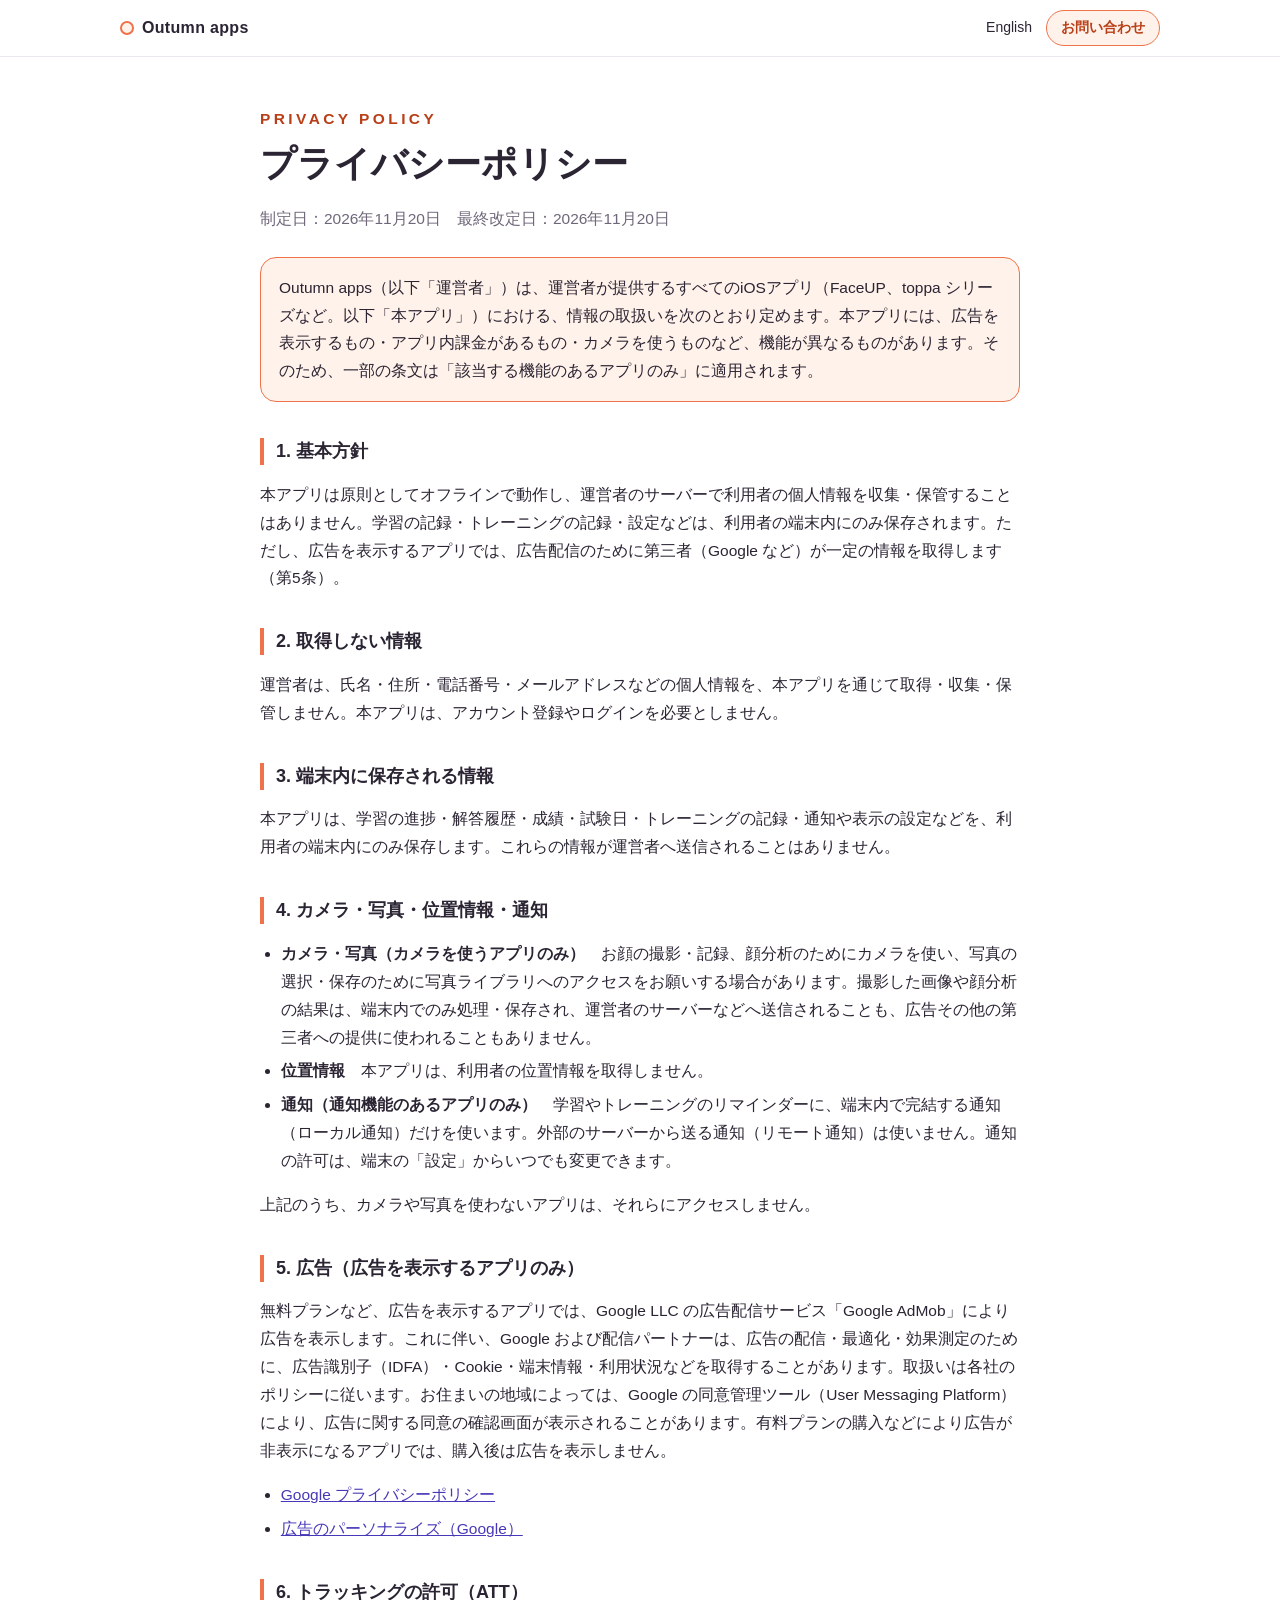
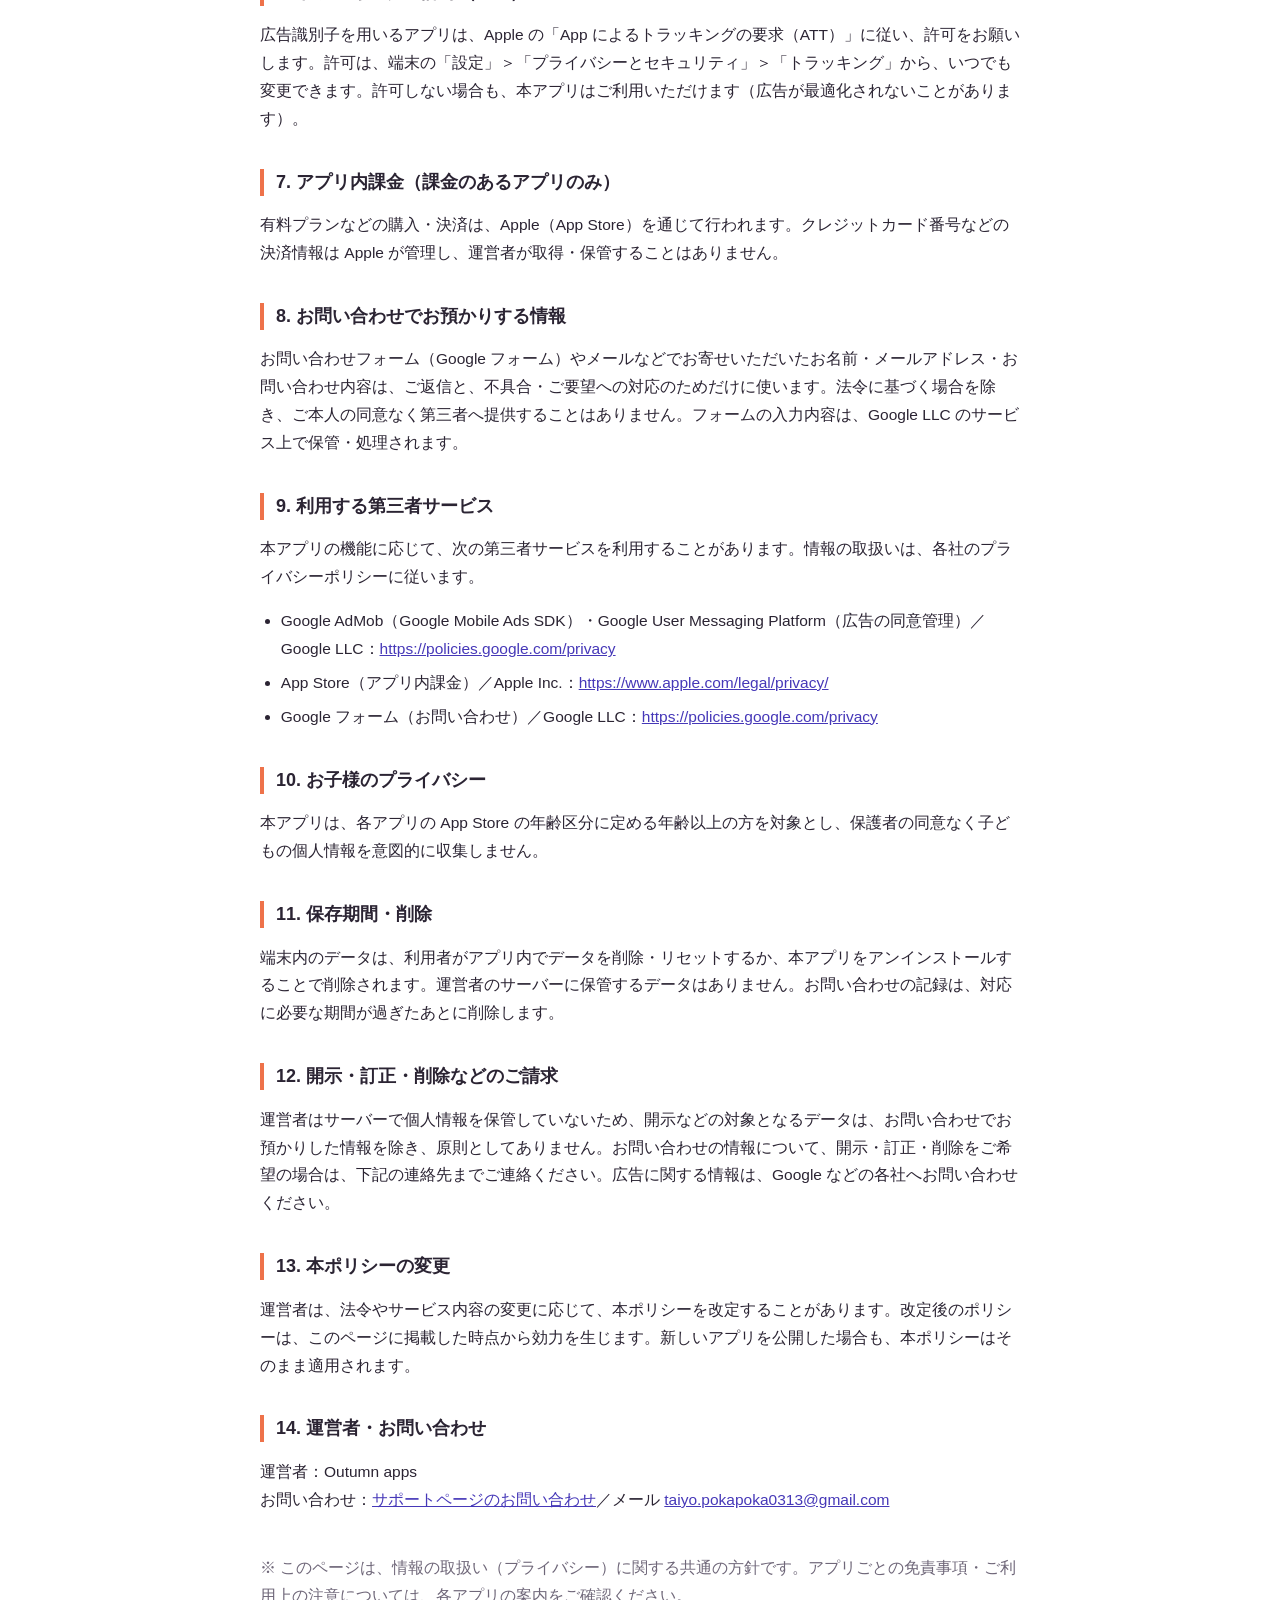
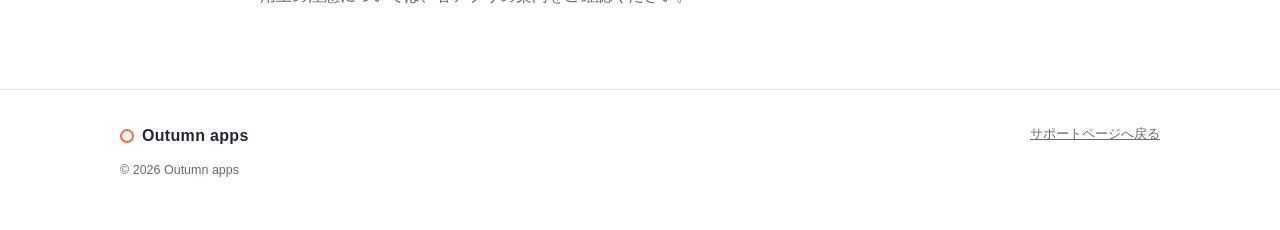
==== privacy/index.html @ f2e568ec "FAQ欄を廃止し、共通プライバシーポリシーページ（日本語・英語）を追加 Co-Authored-By: Claude Sonnet 5.5 <noreply@anthropic.com>" ====
<!doctype html>
<html lang="ja">
<head>
<meta charset="utf-8">
<meta name="viewport" content="width=device-width, initial-scale=1">
<title>プライバシーポリシー｜Outumn apps</title>
<meta name="description" content="Outumn apps が提供するすべてのiOSアプリ（FaceUP、toppa シリーズなど）共通のプライバシーポリシー。">
<link rel="icon" href="../assets/faceup.png">
<link rel="stylesheet" href="../style.css?v=20261120a">
</head>
<body>

<header class="nav">
  <div class="wrap nav-in">
    <a class="brand" href="../"><span class="dot"></span>Outumn apps</a>
    <nav>
      <a href="en/" lang="en">English</a>
      <a href="../#contact" class="btn-sm">お問い合わせ</a>
    </nav>
  </div>
</header>

<main class="wrap doc">

<p class="kicker">PRIVACY POLICY</p>
<h1>プライバシーポリシー</h1>
<p class="small">制定日：2026年11月20日　最終改定日：2026年11月20日</p>

<p class="lead">Outumn apps（以下「運営者」）は、運営者が提供するすべてのiOSアプリ（FaceUP、toppa シリーズなど。以下「本アプリ」）における、情報の取扱いを次のとおり定めます。本アプリには、広告を表示するもの・アプリ内課金があるもの・カメラを使うものなど、機能が異なるものがあります。そのため、一部の条文は「該当する機能のあるアプリのみ」に適用されます。</p>

<h2>1. 基本方針</h2>
<p>本アプリは原則としてオフラインで動作し、運営者のサーバーで利用者の個人情報を収集・保管することはありません。学習の記録・トレーニングの記録・設定などは、利用者の端末内にのみ保存されます。ただし、広告を表示するアプリでは、広告配信のために第三者（Google など）が一定の情報を取得します（第5条）。</p>

<h2>2. 取得しない情報</h2>
<p>運営者は、氏名・住所・電話番号・メールアドレスなどの個人情報を、本アプリを通じて取得・収集・保管しません。本アプリは、アカウント登録やログインを必要としません。</p>

<h2>3. 端末内に保存される情報</h2>
<p>本アプリは、学習の進捗・解答履歴・成績・試験日・トレーニングの記録・通知や表示の設定などを、利用者の端末内にのみ保存します。これらの情報が運営者へ送信されることはありません。</p>

<h2>4. カメラ・写真・位置情報・通知</h2>
<ul>
  <li><b>カメラ・写真（カメラを使うアプリのみ）</b>　お顔の撮影・記録、顔分析のためにカメラを使い、写真の選択・保存のために写真ライブラリへのアクセスをお願いする場合があります。撮影した画像や顔分析の結果は、端末内でのみ処理・保存され、運営者のサーバーなどへ送信されることも、広告その他の第三者への提供に使われることもありません。</li>
  <li><b>位置情報</b>　本アプリは、利用者の位置情報を取得しません。</li>
  <li><b>通知（通知機能のあるアプリのみ）</b>　学習やトレーニングのリマインダーに、端末内で完結する通知（ローカル通知）だけを使います。外部のサーバーから送る通知（リモート通知）は使いません。通知の許可は、端末の「設定」からいつでも変更できます。</li>
</ul>
<p>上記のうち、カメラや写真を使わないアプリは、それらにアクセスしません。</p>

<h2>5. 広告（広告を表示するアプリのみ）</h2>
<p>無料プランなど、広告を表示するアプリでは、Google LLC の広告配信サービス「Google AdMob」により広告を表示します。これに伴い、Google および配信パートナーは、広告の配信・最適化・効果測定のために、広告識別子（IDFA）・Cookie・端末情報・利用状況などを取得することがあります。取扱いは各社のポリシーに従います。お住まいの地域によっては、Google の同意管理ツール（User Messaging Platform）により、広告に関する同意の確認画面が表示されることがあります。有料プランの購入などにより広告が非表示になるアプリでは、購入後は広告を表示しません。</p>
<ul>
  <li><a href="https://policies.google.com/privacy" target="_blank" rel="noopener">Google プライバシーポリシー</a></li>
  <li><a href="https://policies.google.com/technologies/ads" target="_blank" rel="noopener">広告のパーソナライズ（Google）</a></li>
</ul>

<h2>6. トラッキングの許可（ATT）</h2>
<p>広告識別子を用いるアプリは、Apple の「App によるトラッキングの要求（ATT）」に従い、許可をお願いします。許可は、端末の「設定」＞「プライバシーとセキュリティ」＞「トラッキング」から、いつでも変更できます。許可しない場合も、本アプリはご利用いただけます（広告が最適化されないことがあります）。</p>

<h2>7. アプリ内課金（課金のあるアプリのみ）</h2>
<p>有料プランなどの購入・決済は、Apple（App Store）を通じて行われます。クレジットカード番号などの決済情報は Apple が管理し、運営者が取得・保管することはありません。</p>

<h2>8. お問い合わせでお預かりする情報</h2>
<p>お問い合わせフォーム（Google フォーム）やメールなどでお寄せいただいたお名前・メールアドレス・お問い合わせ内容は、ご返信と、不具合・ご要望への対応のためだけに使います。法令に基づく場合を除き、ご本人の同意なく第三者へ提供することはありません。フォームの入力内容は、Google LLC のサービス上で保管・処理されます。</p>

<h2>9. 利用する第三者サービス</h2>
<p>本アプリの機能に応じて、次の第三者サービスを利用することがあります。情報の取扱いは、各社のプライバシーポリシーに従います。</p>
<ul>
  <li>Google AdMob（Google Mobile Ads SDK）・Google User Messaging Platform（広告の同意管理）／Google LLC：<a href="https://policies.google.com/privacy" target="_blank" rel="noopener">https://policies.google.com/privacy</a></li>
  <li>App Store（アプリ内課金）／Apple Inc.：<a href="https://www.apple.com/legal/privacy/" target="_blank" rel="noopener">https://www.apple.com/legal/privacy/</a></li>
  <li>Google フォーム（お問い合わせ）／Google LLC：<a href="https://policies.google.com/privacy" target="_blank" rel="noopener">https://policies.google.com/privacy</a></li>
</ul>

<h2>10. お子様のプライバシー</h2>
<p>本アプリは、各アプリの App Store の年齢区分に定める年齢以上の方を対象とし、保護者の同意なく子どもの個人情報を意図的に収集しません。</p>

<h2>11. 保存期間・削除</h2>
<p>端末内のデータは、利用者がアプリ内でデータを削除・リセットするか、本アプリをアンインストールすることで削除されます。運営者のサーバーに保管するデータはありません。お問い合わせの記録は、対応に必要な期間が過ぎたあとに削除します。</p>

<h2>12. 開示・訂正・削除などのご請求</h2>
<p>運営者はサーバーで個人情報を保管していないため、開示などの対象となるデータは、お問い合わせでお預かりした情報を除き、原則としてありません。お問い合わせの情報について、開示・訂正・削除をご希望の場合は、下記の連絡先までご連絡ください。広告に関する情報は、Google などの各社へお問い合わせください。</p>

<h2>13. 本ポリシーの変更</h2>
<p>運営者は、法令やサービス内容の変更に応じて、本ポリシーを改定することがあります。改定後のポリシーは、このページに掲載した時点から効力を生じます。新しいアプリを公開した場合も、本ポリシーはそのまま適用されます。</p>

<h2>14. 運営者・お問い合わせ</h2>
<p>運営者：Outumn apps<br>
お問い合わせ：<a href="../#contact">サポートページのお問い合わせ</a>／メール <a href="mailto:taiyo.pokapoka0313@gmail.com">taiyo.pokapoka0313@gmail.com</a></p>

<p class="small note">※ このページは、情報の取扱い（プライバシー）に関する共通の方針です。アプリごとの免責事項・ご利用上の注意については、各アプリの案内をご確認ください。</p>

</main>

<footer class="footer">
  <div class="wrap foot-in">
    <div>
      <div class="brand"><span class="dot"></span>Outumn apps</div>
      <p class="small">© 2026 Outumn apps</p>
    </div>
    <div class="foot-links"><a href="../">サポートページへ戻る</a></div>
  </div>
</footer>

</body>
</html>
---- style.css ----
/* 色づかいのルール：ページの背景は白。部品（ボタン・カード・ラベル・質問）は「淡い色の背景＋濃い色のふち＋濃い色の文字」で統一する */
:root {
  --bg: #ffffff;
  --text: #2b2433;
  --muted: #6f6779;
  --line: #ece6ef;
  /* オレンジ系 */
  --o-bg: #fff2ea; --o-bd: #ee724a; --o-tx: #b83f17;
  /* むらさき系 */
  --v-bg: #f0eeff; --v-bd: #7c6cf0; --v-tx: #4638b8;
  /* グレー系 */
  --g-bg: #f3f2f5; --g-bd: #8a8494; --g-tx: #575161;
  --radius: 20px;
  color-scheme: light;
}

* { box-sizing: border-box; }
html { scroll-behavior: smooth; scroll-padding-top: 72px; }
body {
  margin: 0;
  background: var(--bg);
  color: var(--text);
  font-family: -apple-system, BlinkMacSystemFont, "Hiragino Sans", "Hiragino Kaku Gothic ProN", "Apple SD Gothic Neo", "Noto Sans JP", "Noto Sans KR", "Malgun Gothic", Meiryo, sans-serif;
  line-height: 1.8;
  -webkit-text-size-adjust: 100%;
}
a { color: var(--v-tx); }
img { max-width: 100%; display: block; }
.wrap { width: min(1040px, 100% - 32px); margin-inline: auto; }

/* ---------- nav ---------- */
.nav {
  position: sticky; top: 0; z-index: 20;
  background: rgba(255, 255, 255, .92);
  backdrop-filter: blur(12px); -webkit-backdrop-filter: blur(12px);
  border-bottom: 1px solid var(--line);
}
.nav-in { display: flex; align-items: center; justify-content: space-between; height: 56px; }
.nav nav { display: flex; align-items: center; gap: 4px; }
.nav nav a { white-space: nowrap; color: var(--text); text-decoration: none; font-size: 14px; padding: 6px 10px; border-radius: 999px; }
.nav nav a:hover { background: var(--o-bg); }
.nav nav a.btn-sm { background: var(--o-bg); color: var(--o-tx); font-weight: 700; border: 1.5px solid var(--o-bd); padding: 4px 14px; }
@media (max-width: 520px) { .nav nav a:not(.btn-sm) { display: none; } }
/* 言語メニュー（ヘッダー右端）。部品のルール：淡い背景＋濃いふち＋濃い文字 */
.lang { position: relative; margin-left: 6px; }
.lang summary {
  list-style: none; cursor: pointer; user-select: none; white-space: nowrap;
  display: inline-flex; align-items: center; gap: 5px;
  font-size: 13px; font-weight: 700; color: var(--v-tx);
  background: var(--v-bg); border: 1.5px solid var(--v-bd); border-radius: 999px; padding: 4px 10px;
}
.lang summary::-webkit-details-marker { display: none; }
.lang summary:hover { background: #e4e0ff; }
.lang summary:focus-visible, .lang button:focus-visible { outline: 2px solid var(--v-bd); outline-offset: 2px; }
.lang svg { width: 16px; height: 16px; fill: none; stroke: currentColor; stroke-width: 2; stroke-linecap: round; stroke-linejoin: round; flex: none; }
.lang .chev { width: 13px; height: 13px; transition: transform .15s; }
.lang[open] .chev { transform: rotate(180deg); }
.lang ul {
  position: absolute; right: 0; top: calc(100% + 8px); margin: 0; padding: 6px; list-style: none; min-width: 148px;
  background: #fff; border: 1.5px solid var(--v-bd); border-radius: 16px; box-shadow: 0 10px 28px rgba(70, 56, 184, .16);
}
.lang li { margin: 0; }
.lang button {
  width: 100%; text-align: left; font: inherit; font-size: 14px; color: var(--text); background: none; border: 0;
  padding: 8px 12px; border-radius: 10px; cursor: pointer;
}
.lang button:hover { background: var(--v-bg); }
.lang button[aria-current="true"] { background: var(--v-bg); color: var(--v-tx); font-weight: 800; }
@media (max-width: 520px) {
  .nav nav a.btn-sm { padding: 4px 10px; font-size: 13px; }
  .lang { margin-left: 2px; }
  .lang summary { padding: 4px 8px; }
  .lang #lang-current { display: none; }
  .lang .chev { display: none; }
}
.brand { white-space: nowrap; font-weight: 800; letter-spacing: .02em; display: inline-flex; align-items: center; gap: 8px; color: var(--text); text-decoration: none; }
.dot { width: 14px; height: 14px; border-radius: 50%; background: var(--o-bg); border: 2px solid var(--o-bd); display: inline-block; }

/* ---------- hero ---------- */
.hero { position: relative; overflow: hidden; padding: 72px 0 56px; text-align: center; }
.blob { position: absolute; border-radius: 50%; filter: blur(60px); opacity: .55; z-index: 0; }
.b1 { width: 340px; height: 340px; background: #ffc9b3; top: -90px; left: -80px; }
.b2 { width: 300px; height: 300px; background: #cfc8ff; top: 40px; right: -90px; }
.b3 { width: 260px; height: 260px; background: #ffe2a8; bottom: -100px; left: 35%; }
.hero-in { position: relative; z-index: 1; }
.kicker { margin: 0 0 6px; font-size: 12px; font-weight: 800; letter-spacing: .22em; color: var(--o-tx); }
.hero h1 { text-wrap: balance; word-break: keep-all; overflow-wrap: anywhere; font-size: clamp(26px, 6vw, 48px); line-height: 1.35; margin: 4px 0 16px; letter-spacing: .01em; }
.hero-icons { margin-top: 44px; display: flex; justify-content: center; gap: 12px; }
.hero-icons.loop {
  --s: 64px; --g: 16px;
  display: block; overflow: hidden; padding: 18px 14px; margin: 40px auto 0;
  width: calc(4 * var(--s) + 3 * var(--g) + 28px); max-width: 100%;
}
@media (min-width: 700px) { .hero-icons.loop { --s: 80px; --g: 24px; } }
@media (max-width: 380px) { .hero-icons.loop { --s: 54px; --g: 12px; } }
.hi-track { display: flex; width: max-content; animation: slide3 36s linear infinite; }
.hi-group { display: flex; }
.hero-icons.loop img:nth-child(n) { width: var(--s); height: var(--s); flex: none; margin-right: var(--g); transform: none; box-shadow: 0 4px 10px rgba(120, 70, 40, .16); }
@keyframes slide3 { to { transform: translateX(-33.3333%); } }
.hero-icons img { width: 64px; height: 64px; border-radius: 15px; box-shadow: 0 4px 10px rgba(120, 70, 40, .16); }
.hero-icons img:nth-child(odd) { transform: translateY(8px) rotate(-4deg); }
.hero-icons img:nth-child(even) { transform: translateY(-4px) rotate(4deg); }
@media (min-width: 700px) { .hero-icons img { width: 80px; height: 80px; border-radius: 18px; } }

/* ---------- buttons ---------- */
.btn {
  display: inline-flex; align-items: center; justify-content: center; padding: 12px 26px; border-radius: 999px; text-decoration: none; font-weight: 800; font-size: 15px;
  color: var(--o-tx); background: var(--o-bg); border: 1.5px solid var(--o-bd);
  transition: background .15s ease;
}
.btn:hover { background: #ffe4d4; }
.btn.ghost { color: var(--v-tx); background: var(--v-bg); border-color: var(--v-bd); }
.btn.ghost:hover { background: #e4e0ff; }
.btn.big { padding: 16px 36px; font-size: 17px; }
.btn .ico { width: 1.3em; height: 1.3em; margin-right: .55em; fill: none; stroke: currentColor; stroke-width: 2; stroke-linecap: round; stroke-linejoin: round; }

/* ---------- sections ---------- */
.sec { padding: 64px 0; }
.sec h2 { font-size: clamp(24px, 4vw, 32px); margin: 0 0 28px; }

/* ---------- apps（2列・1アプリ＝1枚） ---------- */
.cards { display: grid; grid-template-columns: repeat(2, minmax(0, 1fr)); gap: 16px; }
.card {
  --c-bg: var(--o-bg); --c-bd: var(--o-bd); --c-tx: var(--o-tx);
  position: relative; display: grid; grid-template-columns: 76px minmax(0, 1fr) minmax(112px, auto); align-items: center; column-gap: 20px;
  padding: 40px 22px 18px; background: var(--c-bg); border: 1.5px solid var(--c-bd); border-radius: var(--radius);
}
.card.g-study { --c-bg: var(--v-bg); --c-bd: var(--v-bd); --c-tx: var(--v-tx); }
.card.g-soon { --c-bg: var(--g-bg); --c-bd: var(--g-bd); --c-tx: var(--g-tx); }
.card .icon { width: 76px; height: 76px; border-radius: 18px; box-shadow: 0 3px 8px rgba(0, 0, 0, .15); }
.card h3 { margin: 0; font-size: 17px; line-height: 1.5; min-height: 3em; display: flex; align-items: center; }
.tag {
  position: absolute; top: -1.5px; left: -1.5px; border-radius: var(--radius) 0 14px 0; padding: 3px 16px 3px 18px;
  font-size: 11px; font-weight: 800; line-height: 1.7; color: var(--c-tx); background: var(--c-bg); border: 1.5px solid var(--c-bd);
}
.links { display: flex; flex-direction: column; gap: 8px; align-items: flex-start; }
.badge { display: inline-block; line-height: 0; }
.badge img { height: 40px; width: auto; max-width: none; }
.store.off {
  display: inline-flex; align-items: center; justify-content: center; min-height: 40px; width: 109px; padding: 0;
  font-size: 13px; font-weight: 700; border-radius: 999px; text-decoration: none;
  background: var(--g-bg); color: var(--g-tx); border: 1.5px solid var(--g-bd); cursor: not-allowed; pointer-events: none;
}
/* 画面がせまいとき：アイコン・タイトル・ダウンロードを、1行のまま小さめに並べる */
@media (max-width: 899px) {
  .card { grid-template-columns: 56px minmax(0, 1fr) minmax(109px, auto); column-gap: 12px; padding: 36px 16px 14px; }
  .card .icon { width: 56px; height: 56px; border-radius: 14px; }
  .card h3 { font-size: 15px; min-height: 0; }
}
@media (max-width: 759px) { .cards { grid-template-columns: 1fr; } }
@media (max-width: 480px) {
  .card { column-gap: 10px; padding: 36px 12px 14px; }
  .card .icon { width: 48px; height: 48px; border-radius: 12px; }
}

/* ---------- 文書ページ（プライバシーポリシーなど） ---------- */
.doc { max-width: 760px; padding: 48px 0 64px; }
.doc h1 { font-size: clamp(26px, 5vw, 36px); line-height: 1.4; margin: 4px 0 8px; }
.doc h2 { font-size: 18px; line-height: 1.5; margin: 36px 0 8px; padding-left: 12px; border-left: 4px solid var(--o-bd); }
.doc p, .doc li { font-size: 15.5px; }
.doc ul { padding-left: 1.3em; }
.doc li { margin: 6px 0; }
.doc .lead { margin-top: 24px; padding: 16px 18px; background: var(--o-bg); border: 1.5px solid var(--o-bd); border-radius: 16px; }
.doc .note { margin-top: 40px; }
.doc a { overflow-wrap: anywhere; }

/* ---------- contact ---------- */
.contact-btns { display: flex; gap: 12px; justify-content: flex-start; flex-wrap: wrap; }
.contact-btns [hidden] { display: none; }
.small { font-size: 12.5px; color: var(--muted); }

/* ---------- footer ---------- */
.footer { border-top: 1px solid var(--line); padding: 32px 0 48px; background: var(--bg); }
.foot-in { display: flex; justify-content: space-between; gap: 24px; flex-wrap: wrap; }
.foot-links { display: grid; gap: 4px; font-size: 13px; }
.foot-links a { color: var(--muted); }
.foot-links b { font-size: 12px; letter-spacing: .05em; }
.footer .small { margin: 6px 0 0; }

@media (prefers-reduced-motion: reduce) {
  .hi-track { animation: none; }
  html { scroll-behavior: auto; }
  .btn { transition: none; }
}


/* 言語ごとの調整 */
:lang(en) .hero h1, :lang(fr) .hero h1 { word-break: normal; }
:lang(en) .hero h1, :lang(fr) .hero h1, :lang(ko) .hero h1 { line-height: 1.3; }
:lang(en) body, :lang(fr) body { line-height: 1.7; }
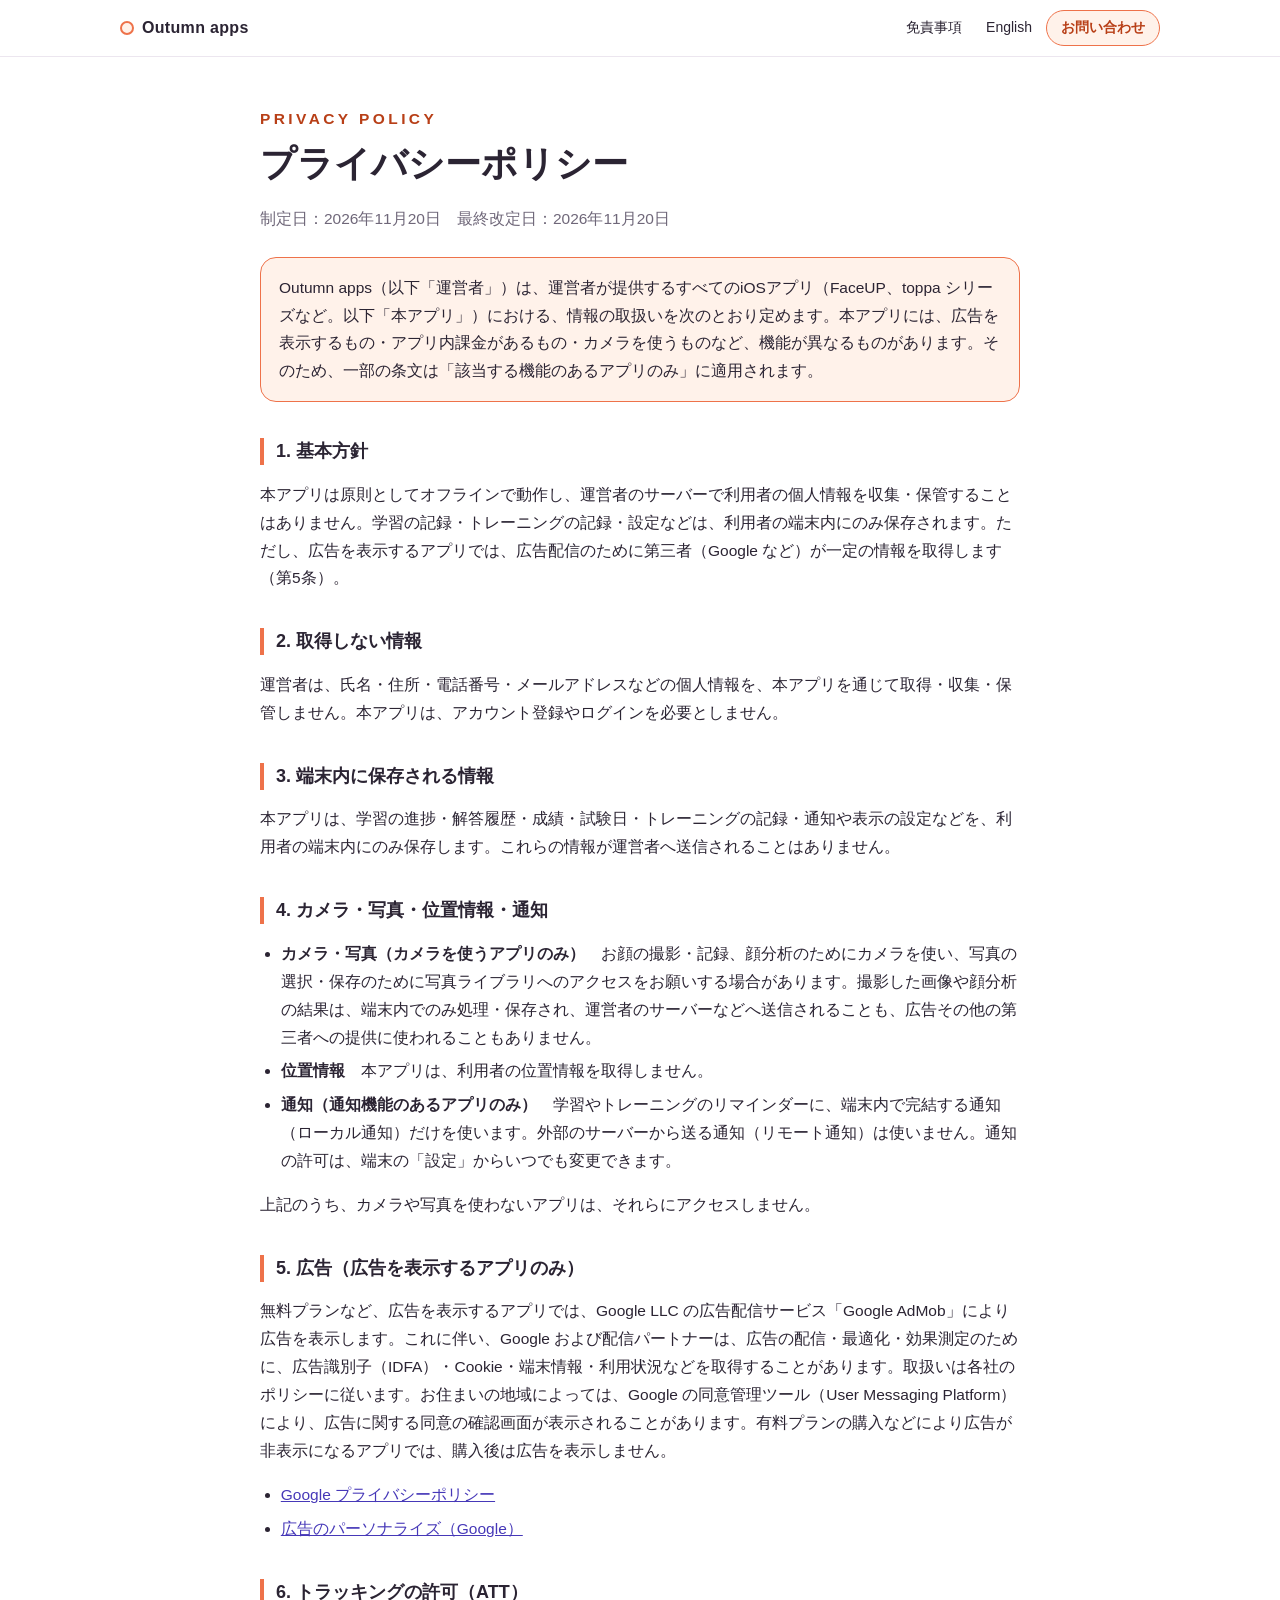
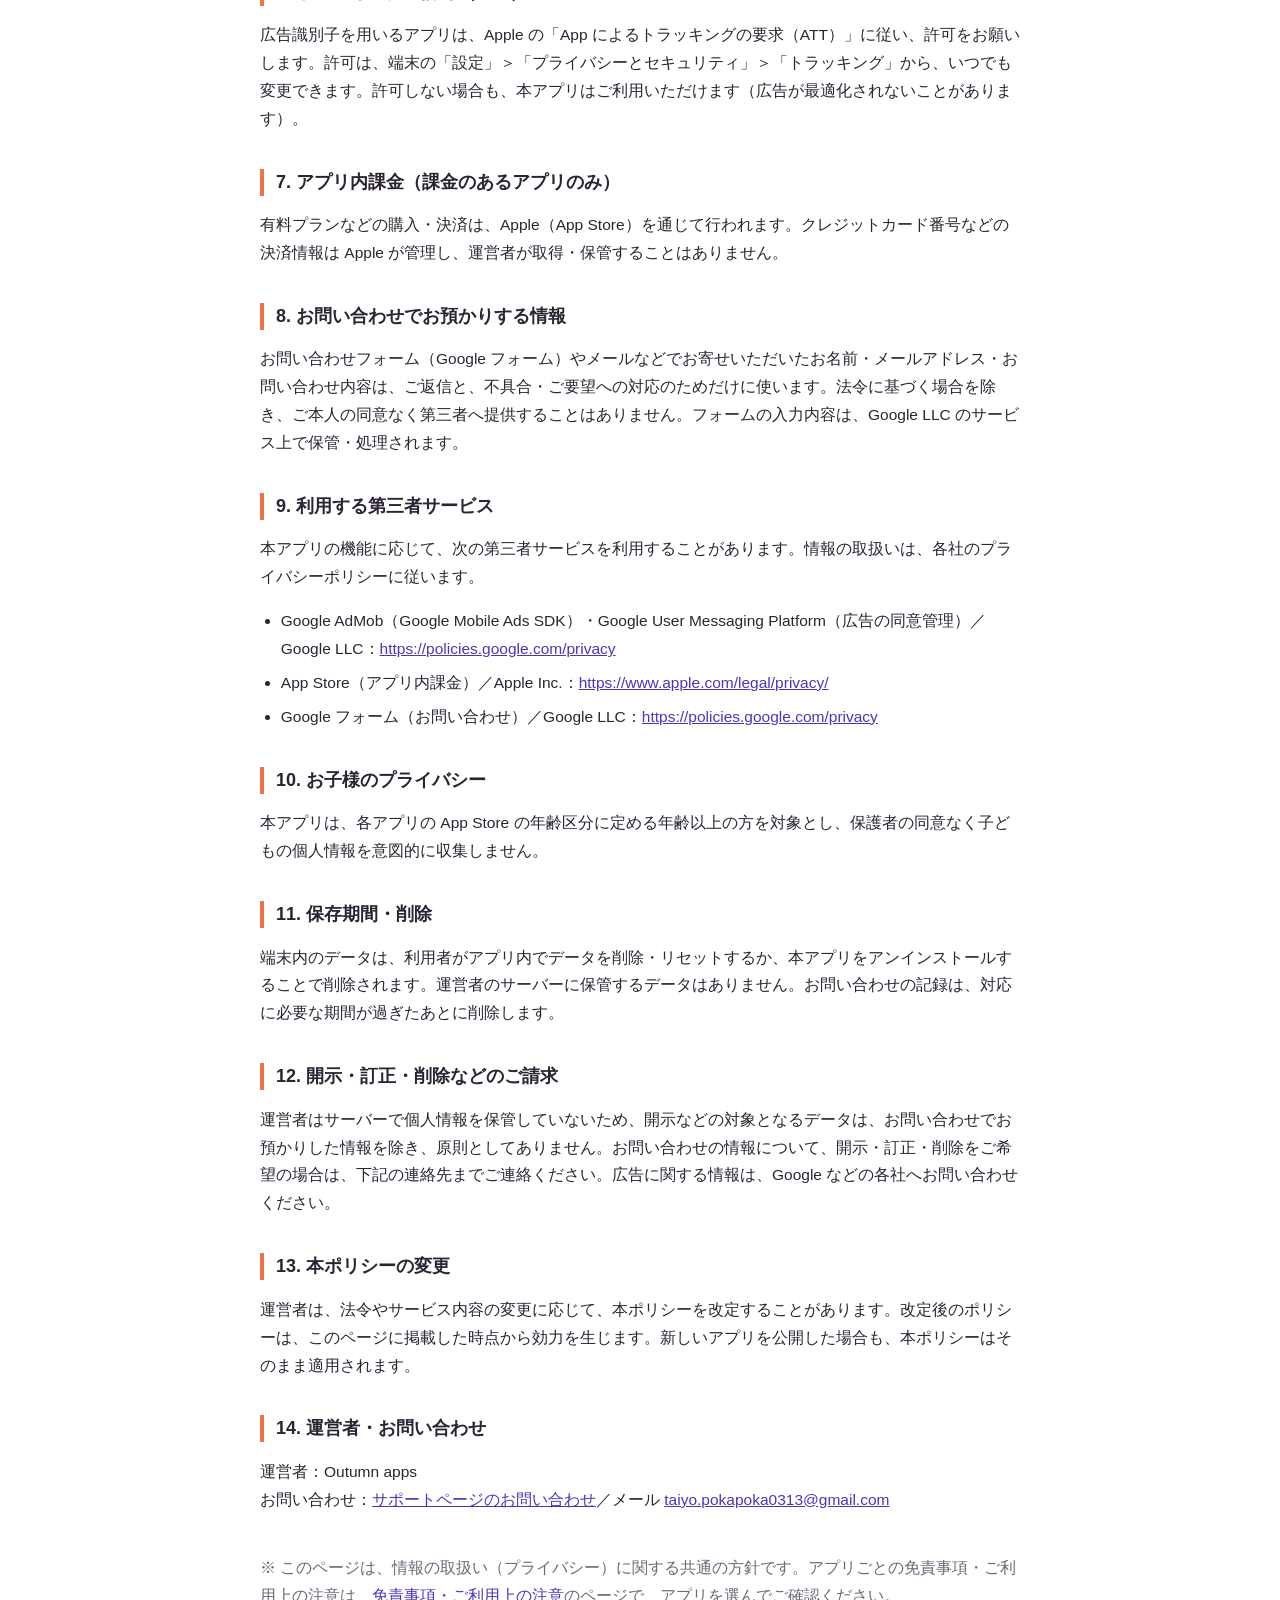
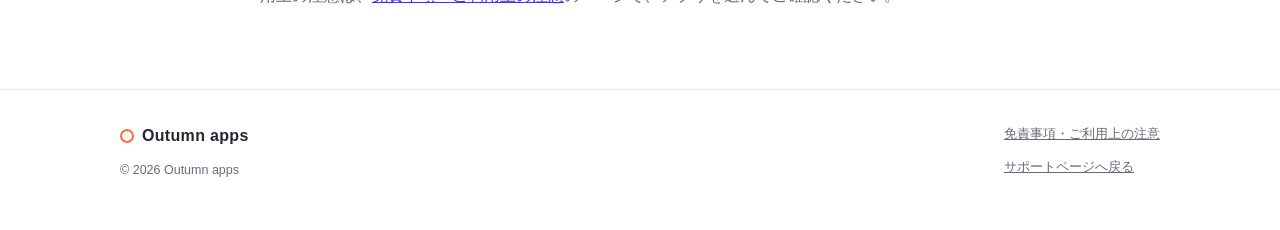
==== commit 9fbcaee5: "免責事項ページを追加（アプリごとに切り替え。日本語・FaceUP英語版）、フッターとプライバシーページからリンク Co-Authored-By: Claude Sonnet 5.5 <noreply@" ====
--- a/privacy/index.html
+++ b/privacy/index.html
@@ -6,7 +6,7 @@
 <title>プライバシーポリシー｜Outumn apps</title>
 <meta name="description" content="Outumn apps が提供するすべてのiOSアプリ（FaceUP、toppa シリーズなど）共通のプライバシーポリシー。">
 <link rel="icon" href="../assets/faceup.png">
-<link rel="stylesheet" href="../style.css?v=20261120a">
+<link rel="stylesheet" href="../style.css?v=20261120b">
 </head>
 <body>
 
@@ -14,6 +14,7 @@
   <div class="wrap nav-in">
     <a class="brand" href="../"><span class="dot"></span>Outumn apps</a>
     <nav>
+      <a href="../terms/">免責事項</a>
       <a href="en/" lang="en">English</a>
       <a href="../#contact" class="btn-sm">お問い合わせ</a>
     </nav>
@@ -85,7 +86,7 @@
 <p>運営者：Outumn apps<br>
 お問い合わせ：<a href="../#contact">サポートページのお問い合わせ</a>／メール <a href="mailto:taiyo.pokapoka0313@gmail.com">taiyo.pokapoka0313@gmail.com</a></p>
 
-<p class="small note">※ このページは、情報の取扱い（プライバシー）に関する共通の方針です。アプリごとの免責事項・ご利用上の注意については、各アプリの案内をご確認ください。</p>
+<p class="small note">※ このページは、情報の取扱い（プライバシー）に関する共通の方針です。アプリごとの免責事項・ご利用上の注意は、<a href="../terms/">免責事項・ご利用上の注意</a>のページで、アプリを選んでご確認ください。</p>
 
 </main>
 
@@ -95,7 +96,7 @@
       <div class="brand"><span class="dot"></span>Outumn apps</div>
       <p class="small">© 2026 Outumn apps</p>
     </div>
-    <div class="foot-links"><a href="../">サポートページへ戻る</a></div>
+    <div class="foot-links"><a href="../terms/">免責事項・ご利用上の注意</a><a href="../">サポートページへ戻る</a></div>
   </div>
 </footer>
 
--- a/style.css
+++ b/style.css
@@ -164,6 +164,34 @@
 .doc .note { margin-top: 40px; }
 .doc a { overflow-wrap: anywhere; }
 
+/* 免責事項ページ：左にアプリ選択（スマホでは上の横スクロール）、右に本文 */
+.terms { display: grid; grid-template-columns: 220px minmax(0, 1fr); gap: 40px; align-items: start; padding-top: 32px; }
+.terms .terms-main { max-width: none; padding-top: 16px; }
+.side { position: sticky; top: 72px; }
+.side-t { margin: 0 0 8px; font-size: 12px; font-weight: 800; letter-spacing: .12em; color: var(--muted); }
+.side-nav { display: grid; gap: 6px; }
+.side-nav a {
+  display: block; padding: 10px 14px; border-radius: 14px; text-decoration: none; font-size: 14.5px; font-weight: 700; line-height: 1.5;
+  color: var(--text); background: var(--g-bg); border: 1.5px solid transparent;
+}
+.side-nav a:hover { background: var(--o-bg); }
+.side-nav a[aria-current="true"] { color: var(--o-tx); background: var(--o-bg); border-color: var(--o-bd); }
+.app-doc[hidden] { display: none; }
+.app-doc + .app-doc { margin-top: 48px; padding-top: 32px; border-top: 1px solid var(--line); }
+.terms-js .app-doc + .app-doc { margin-top: 0; padding-top: 0; border-top: 0; }
+.app-doc > h2 { font-size: clamp(22px, 4vw, 28px); margin: 24px 0 4px; padding: 0; border: 0; }
+.app-doc h3 { font-size: 16.5px; line-height: 1.5; margin: 28px 0 6px; }
+.app-doc .para { display: flex; gap: .5em; margin: 6px 0; }
+.app-doc .pn { flex: none; color: var(--muted); }
+.foot-links a + a { margin-top: 2px; }
+@media (max-width: 760px) {
+  .terms { grid-template-columns: minmax(0, 1fr); gap: 0; padding-top: 12px; }
+  .side { position: sticky; top: 56px; z-index: 10; margin: 0 -16px; padding: 8px 16px; background: rgba(255, 255, 255, .95); border-bottom: 1px solid var(--line); }
+  .side-t { display: none; }
+  .side-nav { display: flex; gap: 8px; overflow-x: auto; padding-bottom: 2px; -webkit-overflow-scrolling: touch; }
+  .side-nav a { flex: none; white-space: nowrap; padding: 8px 14px; border-radius: 999px; font-size: 13.5px; background: var(--g-bg); }
+}
+
 /* ---------- contact ---------- */
 .contact-btns { display: flex; gap: 12px; justify-content: flex-start; flex-wrap: wrap; }
 .contact-btns [hidden] { display: none; }
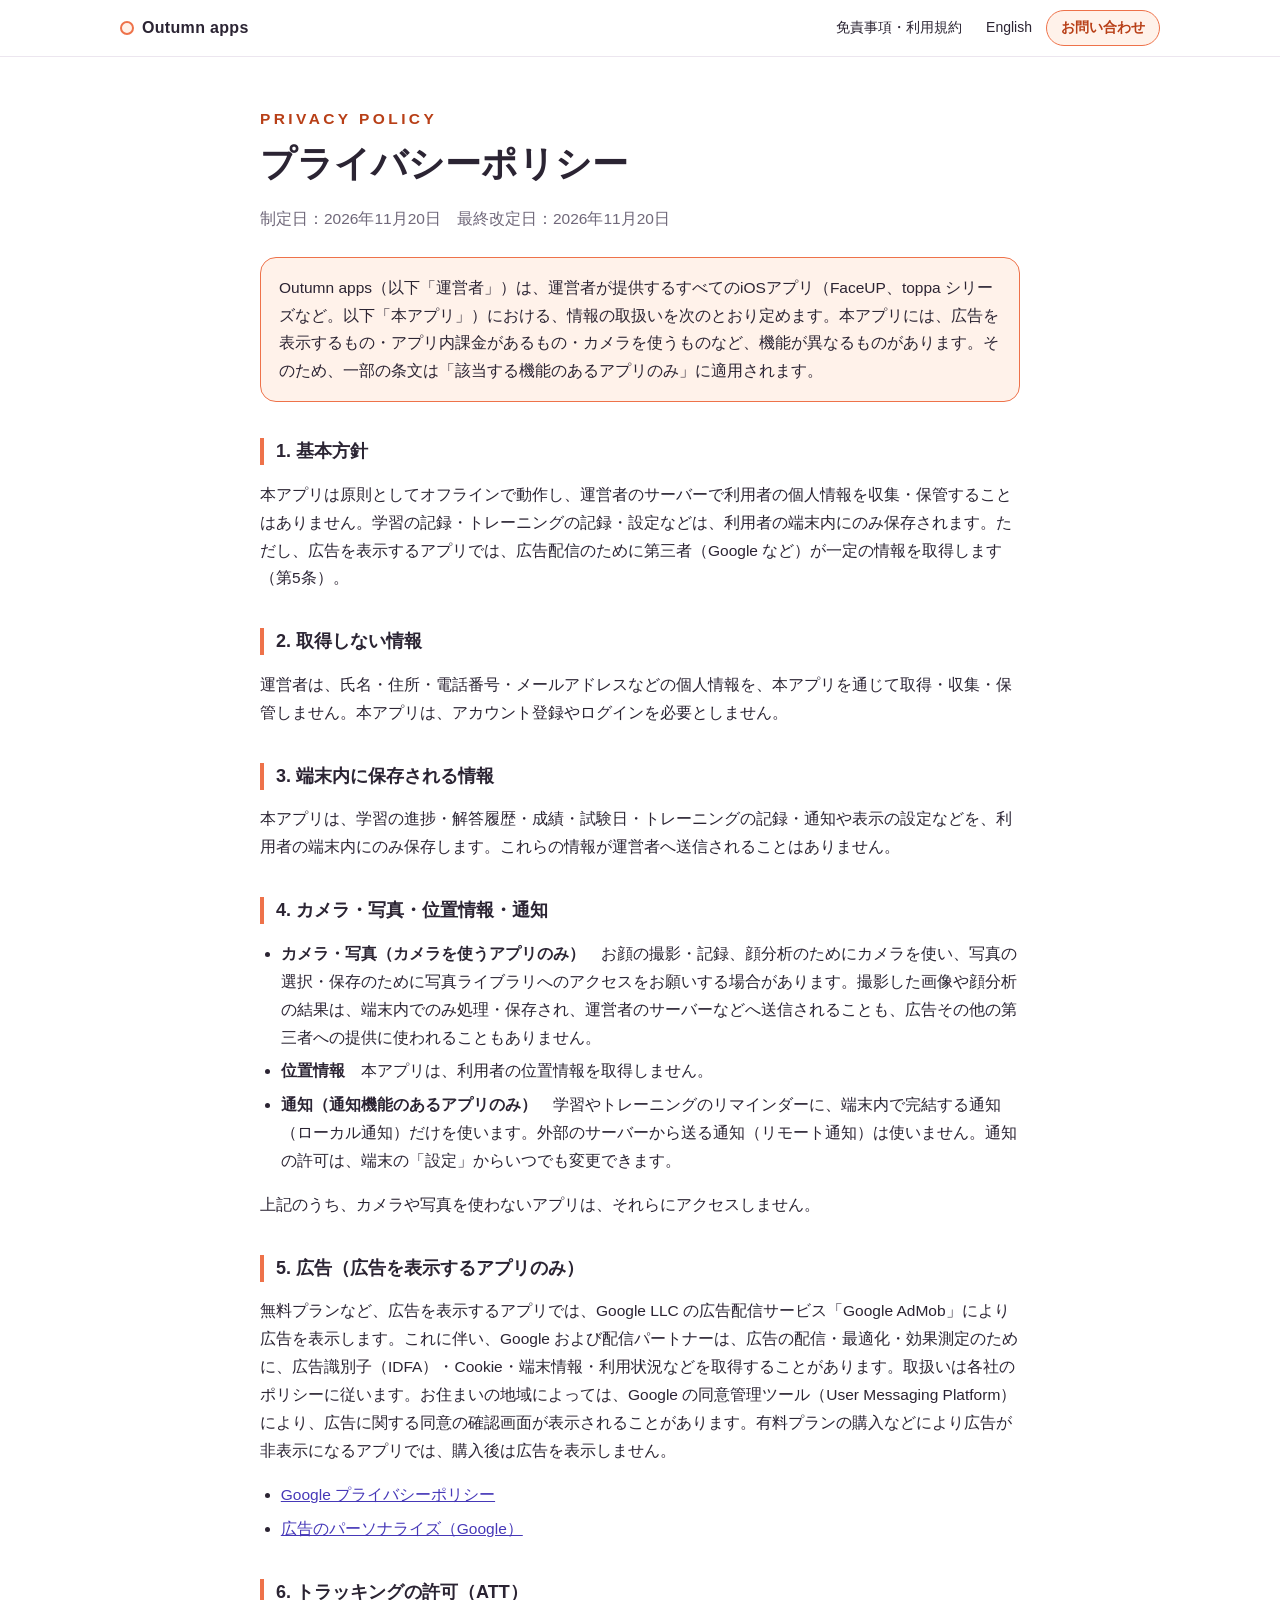
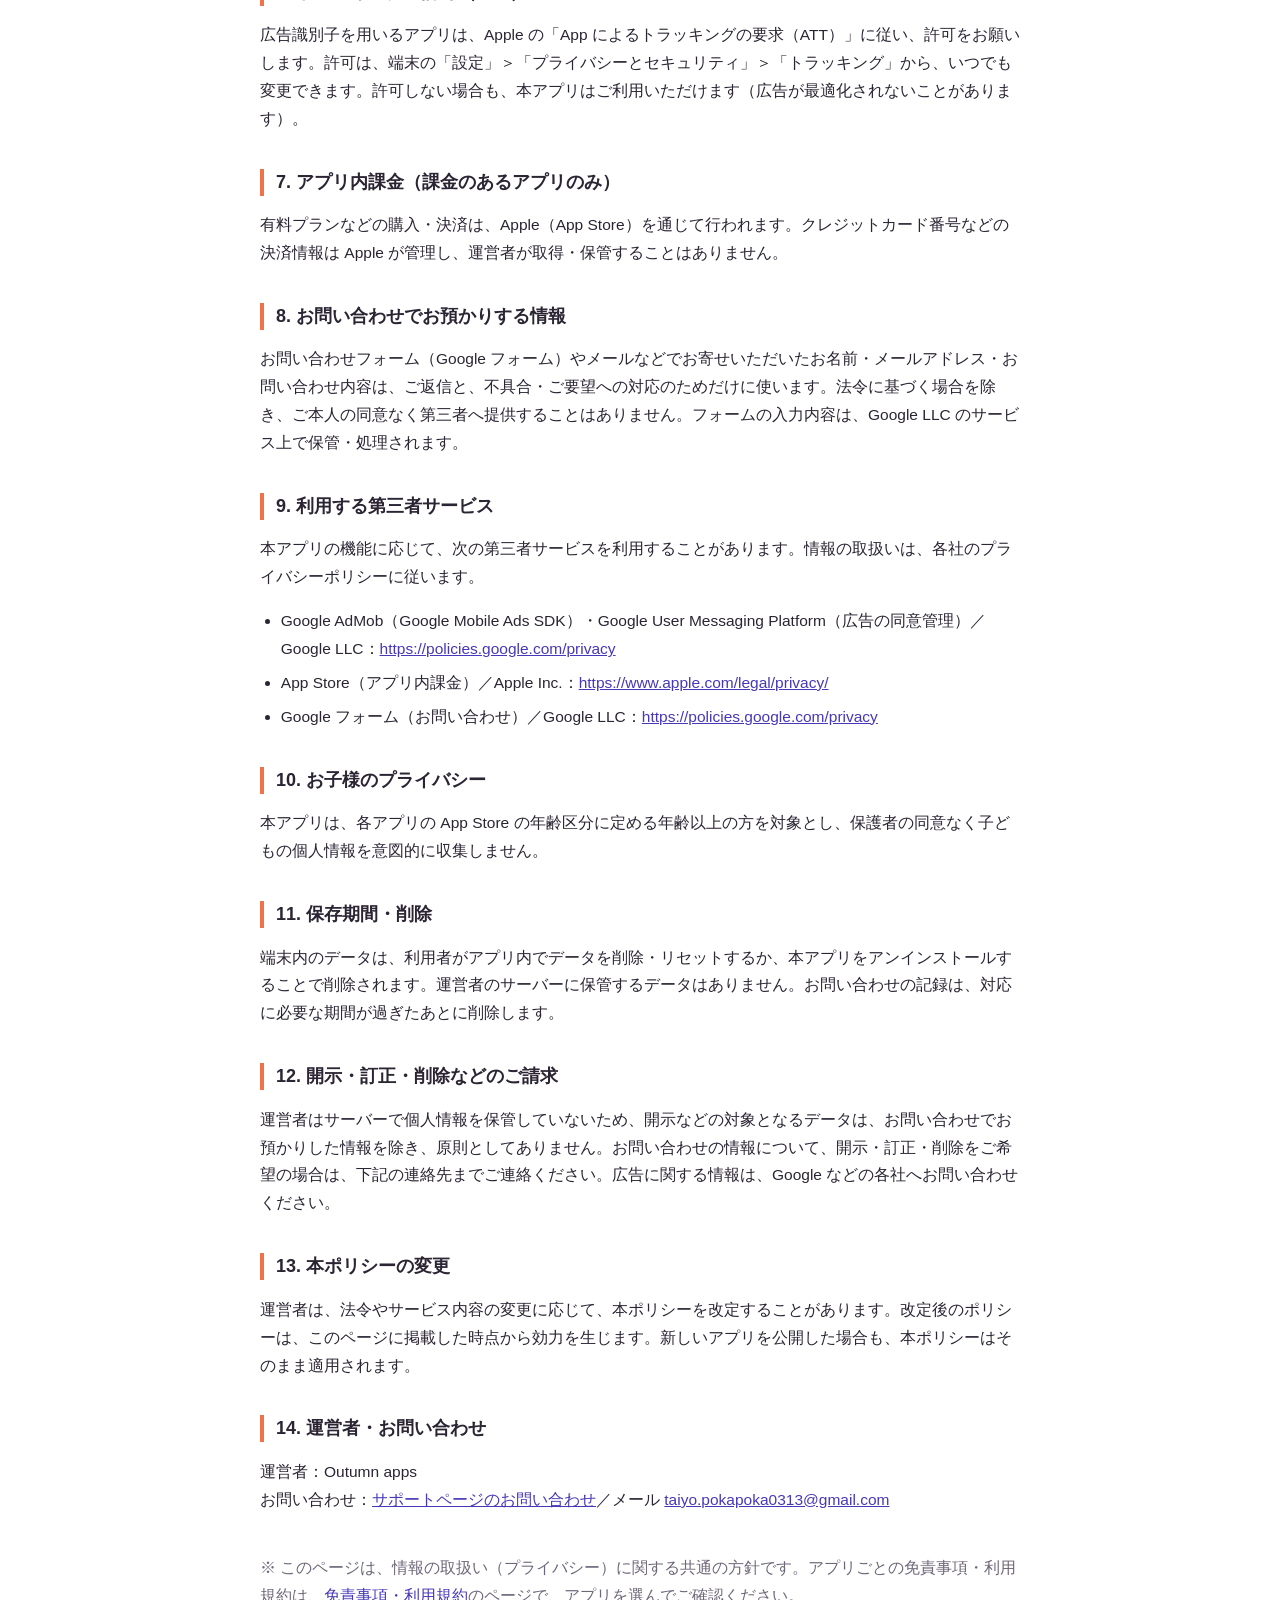
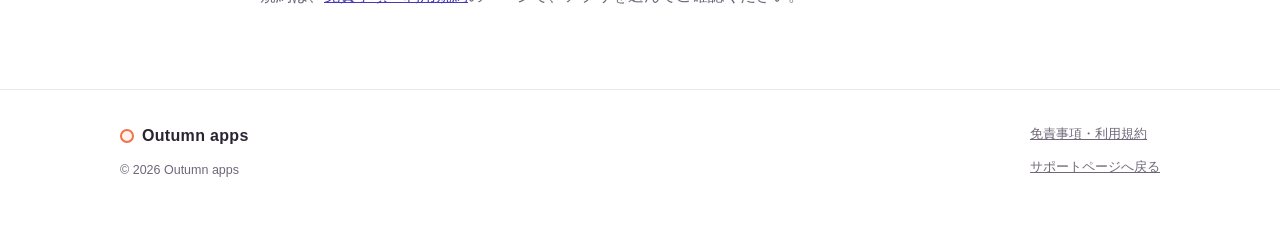
==== commit 670d5995: "ヘッダーの「アプリ」を削除、免責事項・利用規約に名称変更、メニュー名を【toppa】【shikaku】形式に、本文内を正式名称に Co-Authored-By: Claude Sonnet 5.5 <" ====
--- a/privacy/index.html
+++ b/privacy/index.html
@@ -6,7 +6,7 @@
 <title>プライバシーポリシー｜Outumn apps</title>
 <meta name="description" content="Outumn apps が提供するすべてのiOSアプリ（FaceUP、toppa シリーズなど）共通のプライバシーポリシー。">
 <link rel="icon" href="../assets/faceup.png">
-<link rel="stylesheet" href="../style.css?v=20261120b">
+<link rel="stylesheet" href="../style.css?v=20261120e">
 </head>
 <body>
 
@@ -14,7 +14,7 @@
   <div class="wrap nav-in">
     <a class="brand" href="../"><span class="dot"></span>Outumn apps</a>
     <nav>
-      <a href="../terms/">免責事項</a>
+      <a href="../terms/">免責事項・利用規約</a>
       <a href="en/" lang="en">English</a>
       <a href="../#contact" class="btn-sm">お問い合わせ</a>
     </nav>
@@ -86,7 +86,7 @@
 <p>運営者：Outumn apps<br>
 お問い合わせ：<a href="../#contact">サポートページのお問い合わせ</a>／メール <a href="mailto:taiyo.pokapoka0313@gmail.com">taiyo.pokapoka0313@gmail.com</a></p>
 
-<p class="small note">※ このページは、情報の取扱い（プライバシー）に関する共通の方針です。アプリごとの免責事項・ご利用上の注意は、<a href="../terms/">免責事項・ご利用上の注意</a>のページで、アプリを選んでご確認ください。</p>
+<p class="small note">※ このページは、情報の取扱い（プライバシー）に関する共通の方針です。アプリごとの免責事項・利用規約は、<a href="../terms/">免責事項・利用規約</a>のページで、アプリを選んでご確認ください。</p>
 
 </main>
 
@@ -96,7 +96,7 @@
       <div class="brand"><span class="dot"></span>Outumn apps</div>
       <p class="small">© 2026 Outumn apps</p>
     </div>
-    <div class="foot-links"><a href="../terms/">免責事項・ご利用上の注意</a><a href="../">サポートページへ戻る</a></div>
+    <div class="foot-links"><a href="../terms/">免責事項・利用規約</a><a href="../">サポートページへ戻る</a></div>
   </div>
 </footer>
 
--- a/style.css
+++ b/style.css
@@ -118,22 +118,24 @@
 .sec { padding: 64px 0; }
 .sec h2 { font-size: clamp(24px, 4vw, 32px); margin: 0 0 28px; }
 
-/* ---------- apps（2列・1アプリ＝1枚） ---------- */
-.cards { display: grid; grid-template-columns: repeat(2, minmax(0, 1fr)); gap: 16px; }
-.card {
+/* ---------- apps（1アプリ＝1行：ジャンル／アイコン／アプリ名／App Store／Google Play） ---------- */
+.rows { display: grid; gap: 10px; }
+.series { margin: 22px 0 2px; font-size: 18px; line-height: 1.4; padding-left: 12px; border-left: 4px solid var(--v-bd); }
+.row {
   --c-bg: var(--o-bg); --c-bd: var(--o-bd); --c-tx: var(--o-tx);
-  position: relative; display: grid; grid-template-columns: 76px minmax(0, 1fr) minmax(112px, auto); align-items: center; column-gap: 20px;
-  padding: 40px 22px 18px; background: var(--c-bg); border: 1.5px solid var(--c-bd); border-radius: var(--radius);
-}
-.card.g-study { --c-bg: var(--v-bg); --c-bd: var(--v-bd); --c-tx: var(--v-tx); }
-.card.g-soon { --c-bg: var(--g-bg); --c-bd: var(--g-bd); --c-tx: var(--g-tx); }
-.card .icon { width: 76px; height: 76px; border-radius: 18px; box-shadow: 0 3px 8px rgba(0, 0, 0, .15); }
-.card h3 { margin: 0; font-size: 17px; line-height: 1.5; min-height: 3em; display: flex; align-items: center; }
+  display: grid; grid-template-columns: 112px 56px minmax(0, 1fr) auto; align-items: center; column-gap: 16px;
+  padding: 12px 18px; background: var(--c-bg); border: 1.5px solid var(--c-bd); border-radius: var(--radius);
+}
+.row.g-biz { --c-bg: var(--v-bg); --c-bd: var(--v-bd); --c-tx: var(--v-tx); }
+.row .icon { width: 56px; height: 56px; border-radius: 13px; box-shadow: 0 3px 8px rgba(0, 0, 0, .15); }
+.row .name { margin: 0; font-size: 16px; line-height: 1.5; display: flex; flex-wrap: wrap; align-items: center; gap: 2px 10px; }
 .tag {
-  position: absolute; top: -1.5px; left: -1.5px; border-radius: var(--radius) 0 14px 0; padding: 3px 16px 3px 18px;
-  font-size: 11px; font-weight: 800; line-height: 1.7; color: var(--c-tx); background: var(--c-bg); border: 1.5px solid var(--c-bd);
-}
-.links { display: flex; flex-direction: column; gap: 8px; align-items: flex-start; }
+  justify-self: start; border-radius: 999px; padding: 3px 12px; font-size: 12px; font-weight: 800; line-height: 1.6;
+  color: var(--c-tx); background: #fff; border: 1.5px solid var(--c-bd);
+}
+.soon { font-size: 11.5px; font-weight: 800; color: var(--g-tx); background: #fff; border: 1.5px solid var(--g-bd); border-radius: 999px; padding: 0 10px; line-height: 1.7; white-space: nowrap; }
+.soon[hidden] { display: none; }
+.links { display: flex; flex-direction: row; gap: 8px; align-items: center; }
 .badge { display: inline-block; line-height: 0; }
 .badge img { height: 40px; width: auto; max-width: none; }
 .store.off {
@@ -141,16 +143,13 @@
   font-size: 13px; font-weight: 700; border-radius: 999px; text-decoration: none;
   background: var(--g-bg); color: var(--g-tx); border: 1.5px solid var(--g-bd); cursor: not-allowed; pointer-events: none;
 }
-/* 画面がせまいとき：アイコン・タイトル・ダウンロードを、1行のまま小さめに並べる */
-@media (max-width: 899px) {
-  .card { grid-template-columns: 56px minmax(0, 1fr) minmax(109px, auto); column-gap: 12px; padding: 36px 16px 14px; }
-  .card .icon { width: 56px; height: 56px; border-radius: 14px; }
-  .card h3 { font-size: 15px; min-height: 0; }
-}
-@media (max-width: 759px) { .cards { grid-template-columns: 1fr; } }
-@media (max-width: 480px) {
-  .card { column-gap: 10px; padding: 36px 12px 14px; }
-  .card .icon { width: 48px; height: 48px; border-radius: 12px; }
+/* スマホ：1行目＝ジャンル、2行目＝アイコン＋アプリ名、3行目＝ダウンロード */
+@media (max-width: 719px) {
+  .row { grid-template-columns: 52px minmax(0, 1fr); grid-template-areas: "tag tag" "icon name" "links links"; row-gap: 8px; column-gap: 12px; padding: 12px 14px; }
+  .row .tag { grid-area: tag; }
+  .row .icon { grid-area: icon; width: 52px; height: 52px; border-radius: 12px; }
+  .row .name { grid-area: name; font-size: 15px; }
+  .row .links { grid-area: links; }
 }
 
 /* ---------- 文書ページ（プライバシーポリシーなど） ---------- */
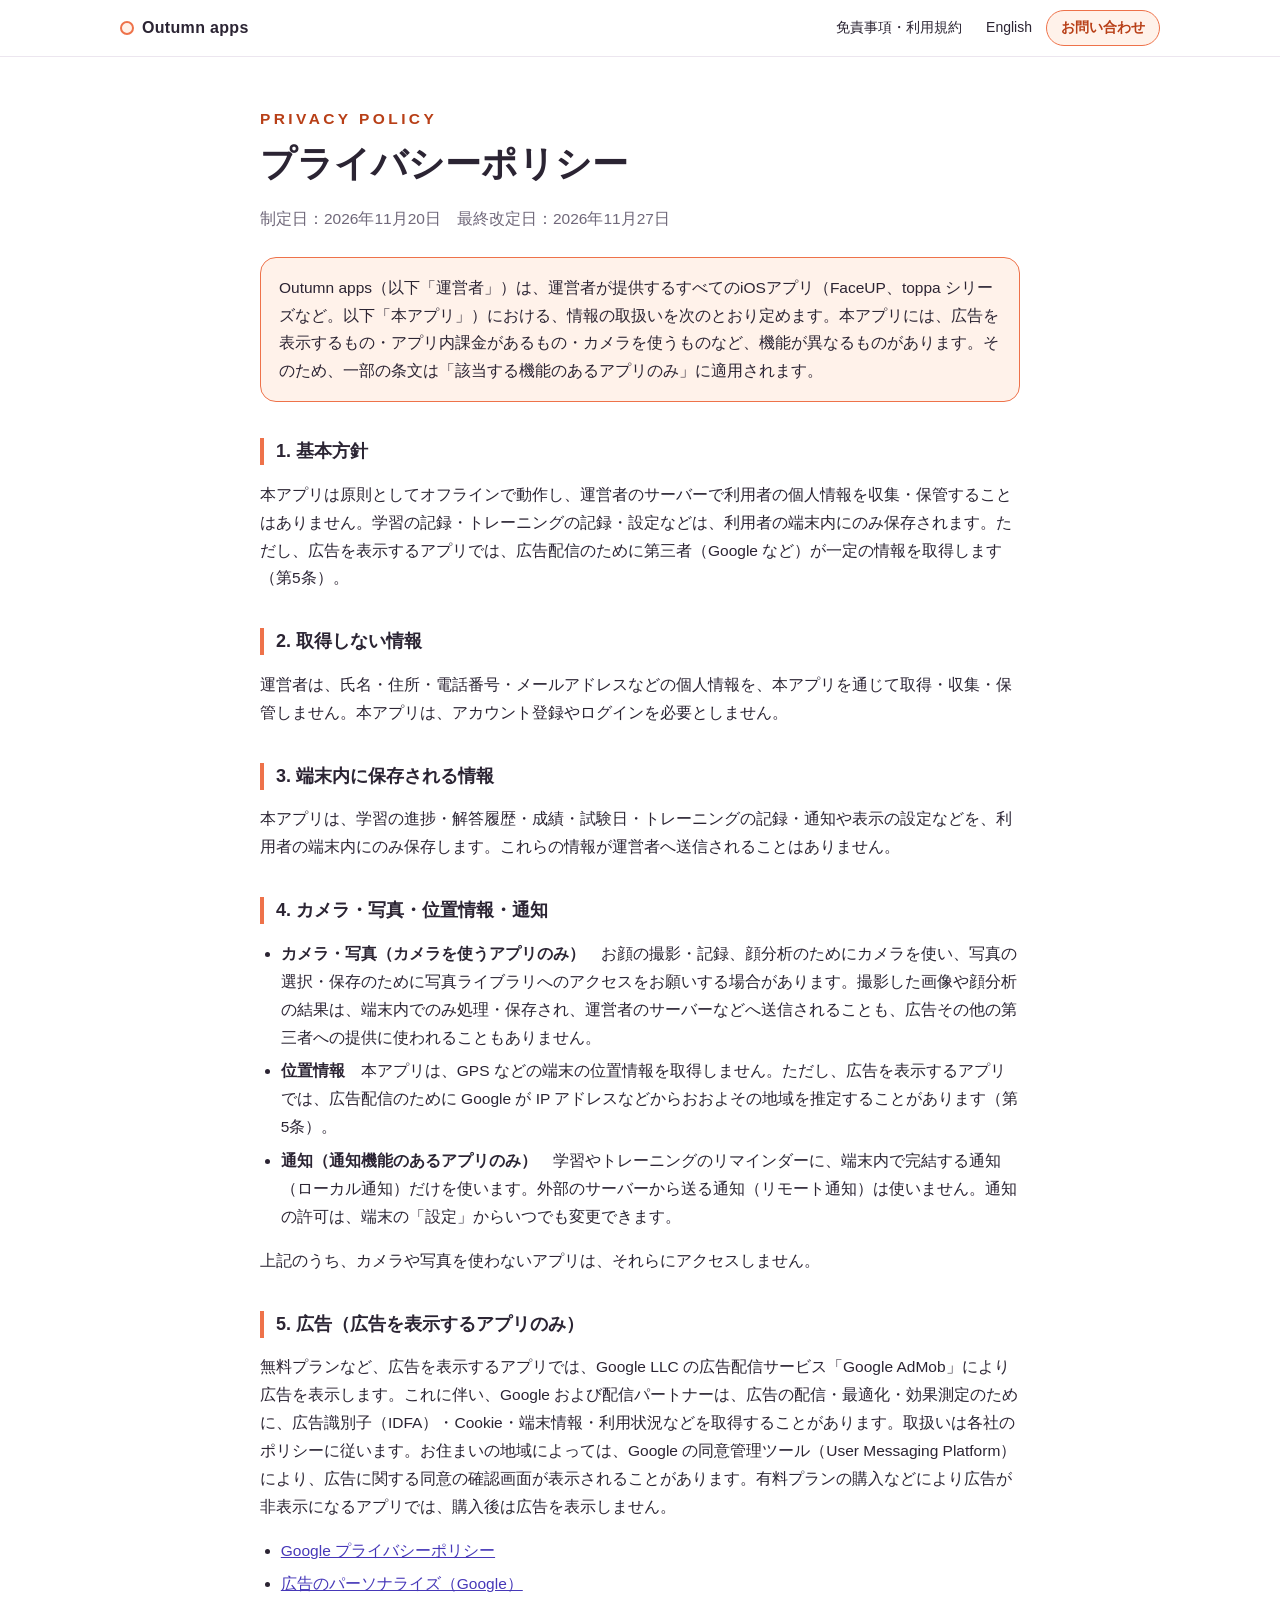
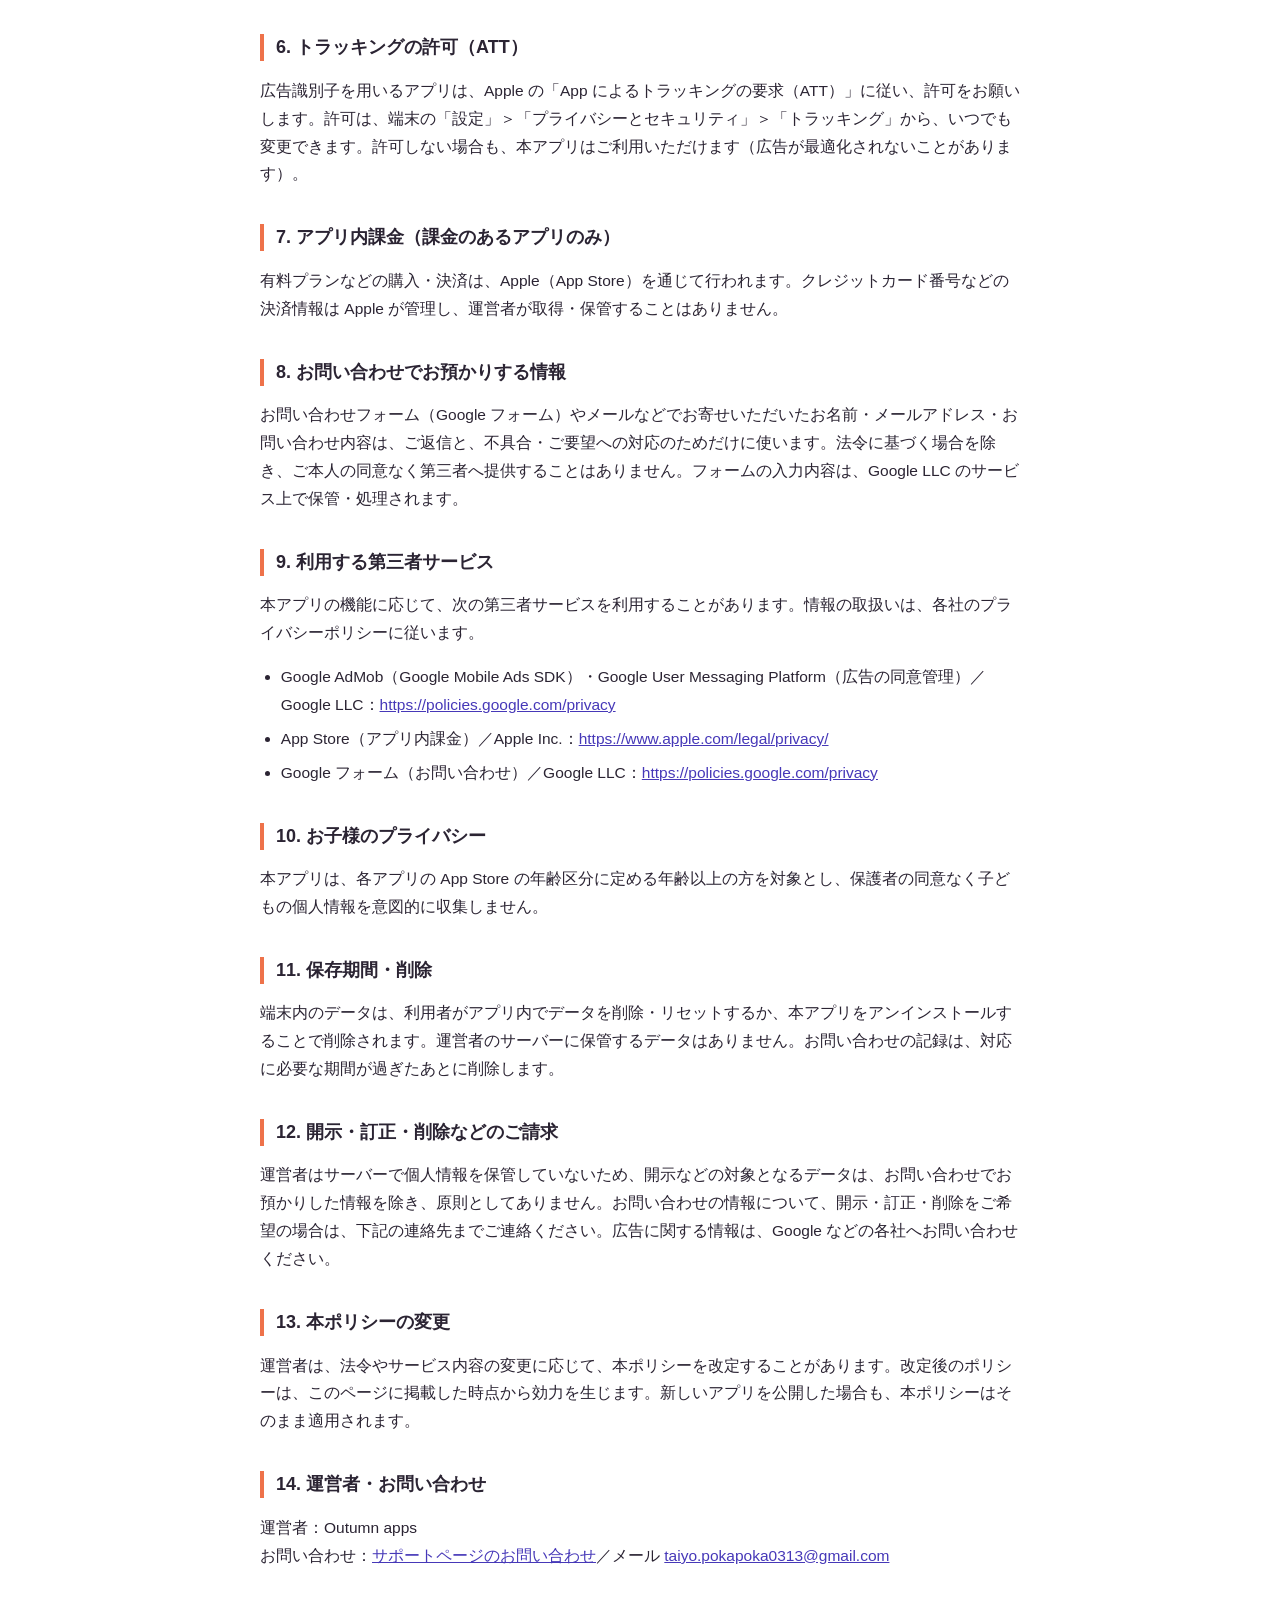
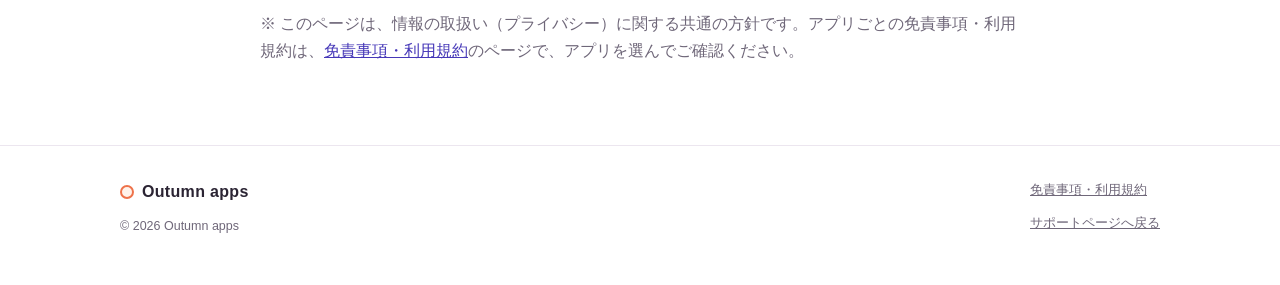
==== commit 9c3168df: "プライバシーポリシー：位置情報の説明を直す（広告でのおおよその地域の推定） 最終改定日を2026-11-27に。日本語と英語。  Co-Authored-By: Claude Sonnet 5.5 <" ====
--- a/privacy/index.html
+++ b/privacy/index.html
@@ -25,7 +25,7 @@
 
 <p class="kicker">PRIVACY POLICY</p>
 <h1>プライバシーポリシー</h1>
-<p class="small">制定日：2026年11月20日　最終改定日：2026年11月20日</p>
+<p class="small">制定日：2026年11月20日　最終改定日：2026年11月27日</p>
 
 <p class="lead">Outumn apps（以下「運営者」）は、運営者が提供するすべてのiOSアプリ（FaceUP、toppa シリーズなど。以下「本アプリ」）における、情報の取扱いを次のとおり定めます。本アプリには、広告を表示するもの・アプリ内課金があるもの・カメラを使うものなど、機能が異なるものがあります。そのため、一部の条文は「該当する機能のあるアプリのみ」に適用されます。</p>
 
@@ -41,7 +41,7 @@
 <h2>4. カメラ・写真・位置情報・通知</h2>
 <ul>
   <li><b>カメラ・写真（カメラを使うアプリのみ）</b>　お顔の撮影・記録、顔分析のためにカメラを使い、写真の選択・保存のために写真ライブラリへのアクセスをお願いする場合があります。撮影した画像や顔分析の結果は、端末内でのみ処理・保存され、運営者のサーバーなどへ送信されることも、広告その他の第三者への提供に使われることもありません。</li>
-  <li><b>位置情報</b>　本アプリは、利用者の位置情報を取得しません。</li>
+  <li><b>位置情報</b>　本アプリは、GPS などの端末の位置情報を取得しません。ただし、広告を表示するアプリでは、広告配信のために Google が IP アドレスなどからおおよその地域を推定することがあります（第5条）。</li>
   <li><b>通知（通知機能のあるアプリのみ）</b>　学習やトレーニングのリマインダーに、端末内で完結する通知（ローカル通知）だけを使います。外部のサーバーから送る通知（リモート通知）は使いません。通知の許可は、端末の「設定」からいつでも変更できます。</li>
 </ul>
 <p>上記のうち、カメラや写真を使わないアプリは、それらにアクセスしません。</p>
